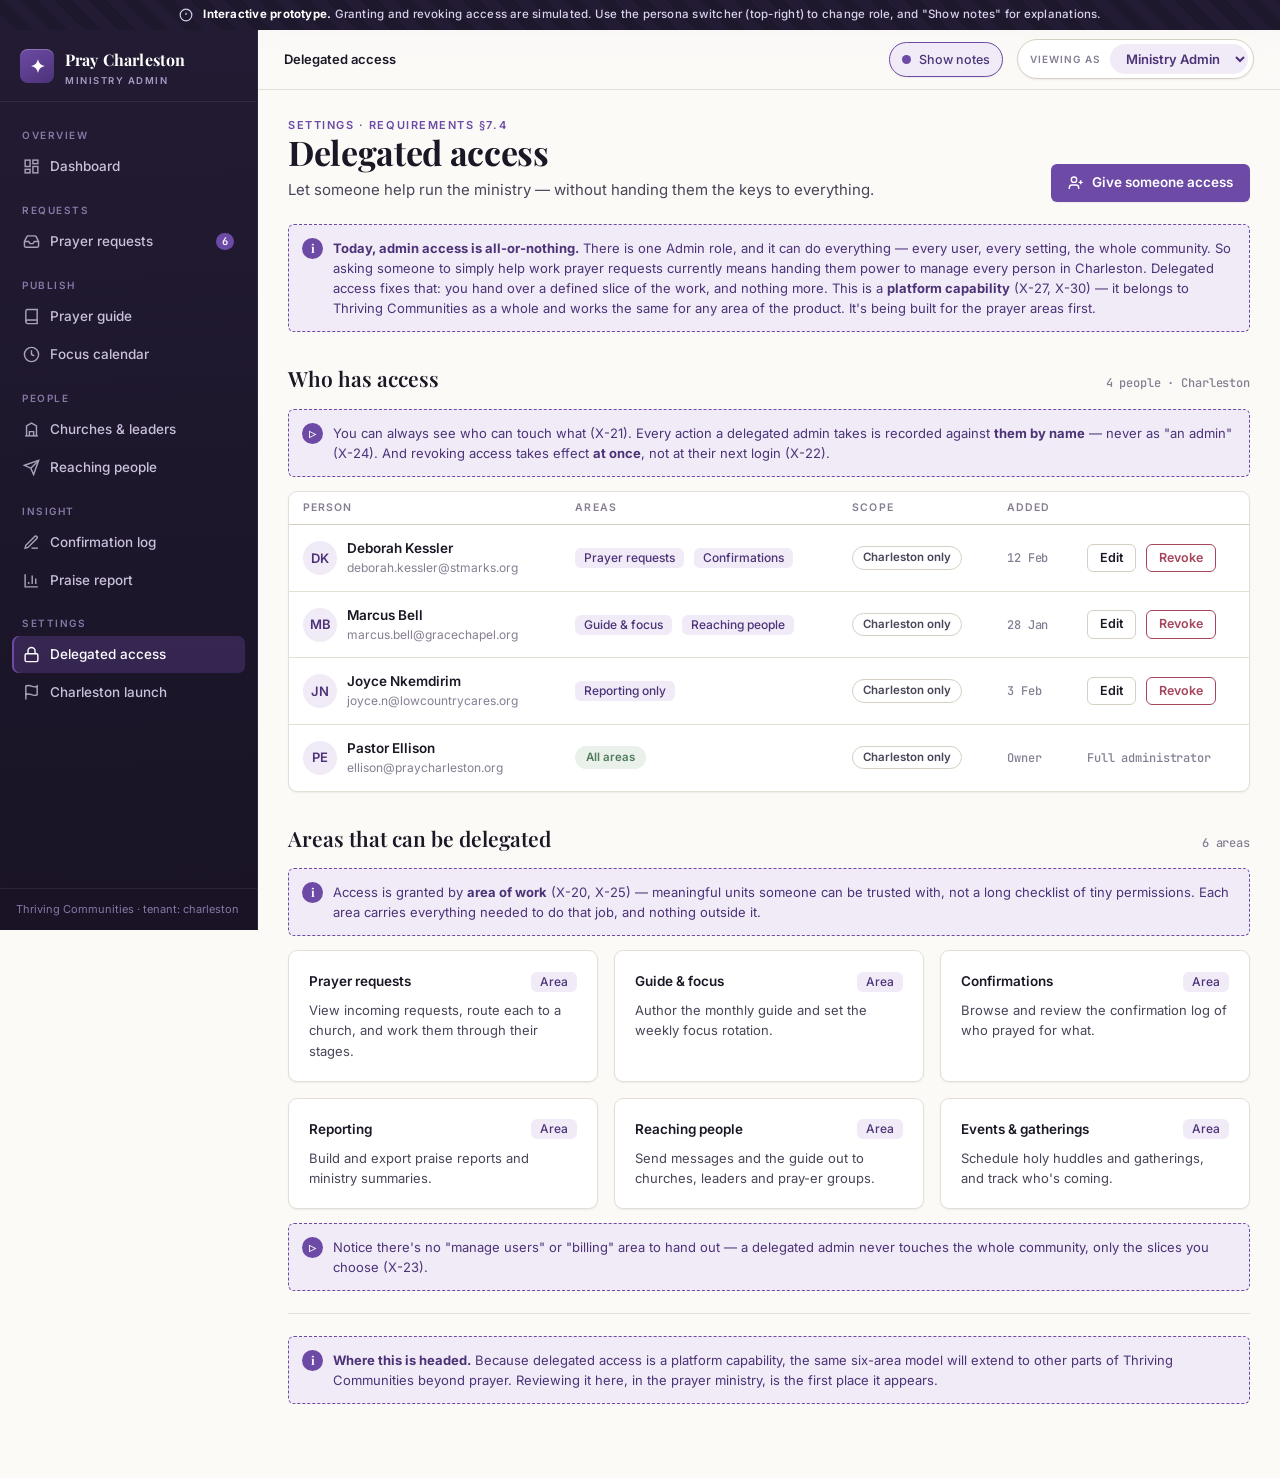
==== admin-access.html @ 3cf49b8a "Prayer Ministry module — interactive static prototype Clickable, self-contained review prototype of " ====
<!DOCTYPE html>
<html lang="en">
<head>
<meta charset="utf-8">
<meta name="viewport" content="width=device-width, initial-scale=1">
<meta name="robots" content="noindex, nofollow">
<title>Delegated access — Pray Charleston</title>
<link rel="stylesheet" href="assets/app.css">
</head>
<body class="notes-on">
<div class="simbar">
  <svg viewBox="0 0 24 24" fill="none" stroke="currentColor" stroke-width="2"><circle cx="12" cy="12" r="10"/><path d="M12 8v4M12 16h.01"/></svg>
  <span><b>Interactive prototype.</b> Granting and revoking access are simulated. Use the persona switcher (top-right) to change role, and "Show notes" for explanations.</span>
</div>

<div class="app">
  <!-- ============ SIDEBAR (canonical — reused on all admin pages) ============ -->
  <aside class="sidebar">
    <div class="brand">
      <div class="brand__mark">✦</div>
      <div>
        <div class="brand__name">Pray Charleston</div>
        <div class="brand__sub">Ministry Admin</div>
      </div>
    </div>
    <nav class="nav">
      <div class="nav__group">
        <div class="nav__label">Overview</div>
        <a class="nav__item" href="admin-dashboard.html"><svg viewBox="0 0 24 24" fill="none" stroke="currentColor" stroke-width="2"><rect x="3" y="3" width="7" height="9"/><rect x="14" y="3" width="7" height="5"/><rect x="14" y="12" width="7" height="9"/><rect x="3" y="16" width="7" height="5"/></svg> Dashboard</a>
      </div>
      <div class="nav__group">
        <div class="nav__label">Requests</div>
        <a class="nav__item" href="admin-requests.html"><svg viewBox="0 0 24 24" fill="none" stroke="currentColor" stroke-width="2"><path d="M22 12h-6l-2 3h-4l-2-3H2"/><path d="M5.45 5.11L2 12v6a2 2 0 0 0 2 2h16a2 2 0 0 0 2-2v-6l-3.45-6.89A2 2 0 0 0 16.76 4H7.24a2 2 0 0 0-1.79 1.11z"/></svg> Prayer requests <span class="nav__badge">6</span></a>
      </div>
      <div class="nav__group">
        <div class="nav__label">Publish</div>
        <a class="nav__item" href="admin-guide.html"><svg viewBox="0 0 24 24" fill="none" stroke="currentColor" stroke-width="2"><path d="M4 19.5A2.5 2.5 0 0 1 6.5 17H20"/><path d="M6.5 2H20v20H6.5A2.5 2.5 0 0 1 4 19.5v-15A2.5 2.5 0 0 1 6.5 2z"/></svg> Prayer guide</a>
        <a class="nav__item" href="admin-focus.html"><svg viewBox="0 0 24 24" fill="none" stroke="currentColor" stroke-width="2"><circle cx="12" cy="12" r="10"/><path d="M12 6v6l4 2"/></svg> Focus calendar</a>
      </div>
      <div class="nav__group">
        <div class="nav__label">People</div>
        <a class="nav__item" href="admin-churches.html"><svg viewBox="0 0 24 24" fill="none" stroke="currentColor" stroke-width="2"><path d="M3 21h18"/><path d="M5 21V7l7-4 7 4v14"/><path d="M9 21v-6h6v6"/></svg> Churches &amp; leaders</a>
        <a class="nav__item" href="admin-messaging.html"><svg viewBox="0 0 24 24" fill="none" stroke="currentColor" stroke-width="2"><path d="M22 2L11 13"/><path d="M22 2l-7 20-4-9-9-4 20-7z"/></svg> Reaching people</a>
      </div>
      <div class="nav__group">
        <div class="nav__label">Insight</div>
        <a class="nav__item" href="admin-confirmations.html"><svg viewBox="0 0 24 24" fill="none" stroke="currentColor" stroke-width="2"><path d="M12 20h9"/><path d="M16.5 3.5a2.12 2.12 0 0 1 3 3L7 19l-4 1 1-4L16.5 3.5z"/></svg> Confirmation log</a>
        <a class="nav__item" href="admin-praise.html"><svg viewBox="0 0 24 24" fill="none" stroke="currentColor" stroke-width="2"><path d="M3 3v18h18"/><path d="M18 17V9M13 17V5M8 17v-3"/></svg> Praise report</a>
      </div>
      <div class="nav__group">
        <div class="nav__label">Settings</div>
        <a class="nav__item is-active" href="admin-access.html"><svg viewBox="0 0 24 24" fill="none" stroke="currentColor" stroke-width="2"><rect x="3" y="11" width="18" height="11" rx="2"/><path d="M7 11V7a5 5 0 0 1 10 0v4"/></svg> Delegated access</a>
        <a class="nav__item" href="admin-charleston.html"><svg viewBox="0 0 24 24" fill="none" stroke="currentColor" stroke-width="2"><path d="M4 15s1-1 4-1 5 2 8 2 4-1 4-1V3s-1 1-4 1-5-2-8-2-4 1-4 1z"/><path d="M4 22v-7"/></svg> Charleston launch</a>
      </div>
    </nav>
    <div class="nav__foot">Thriving Communities · tenant: charleston</div>
  </aside>

  <!-- ============ MAIN ============ -->
  <div class="main">
    <div class="topbar">
      <button class="menu-btn" data-menu-btn aria-label="Menu"><svg width="18" height="18" viewBox="0 0 24 24" fill="none" stroke="currentColor" stroke-width="2"><path d="M3 12h18M3 6h18M3 18h18"/></svg></button>
      <div class="topbar__crumb"><b>Delegated access</b></div>
      <div class="topbar__spacer"></div>
      <label class="notes-toggle" data-notes-toggle role="button" aria-pressed="true"><span class="dot"></span> Show notes</label>
      <div class="persona">
        <span class="persona__label">Viewing as</span>
        <select data-persona aria-label="Switch persona">
          <option value="public">Public</option>
          <option value="admin" selected>Ministry Admin</option>
          <option value="leader">Church Leader</option>
          <option value="recorder">Recorder</option>
          <option value="prayer">Pray-er</option>
        </select>
      </div>
    </div>

    <div class="content">
      <div class="page-head">
        <div class="page-head-row">
          <div>
            <div class="eyebrow eyebrow--amethyst">Settings · Requirements §7.4</div>
            <h1 class="page-title">Delegated access</h1>
            <p class="page-sub">Let someone help run the ministry — without handing them the keys to everything.</p>
          </div>
          <div class="inline">
            <button class="btn btn--ministry" data-action="modal:grantModal"><svg viewBox="0 0 24 24" fill="none" stroke="currentColor" stroke-width="2"><path d="M16 21v-2a4 4 0 0 0-4-4H6a4 4 0 0 0-4 4v2"/><circle cx="9" cy="7" r="4"/><path d="M19 8v6M22 11h-6"/></svg> Give someone access</button>
          </div>
        </div>
      </div>

      <div class="note">
        <b>Today, admin access is all-or-nothing.</b> There is one Admin role, and it can do everything — every user, every setting, the whole community. So asking someone to simply help work prayer requests currently means handing them power to manage every person in Charleston. Delegated access fixes that: you hand over a defined slice of the work, and nothing more. This is a <b>platform capability</b> (X-27, X-30) — it belongs to Thriving Communities as a whole and works the same for any area of the product. It's being built for the prayer areas first.
      </div>

      <!-- ============ WHO HAS ACCESS ============ -->
      <div class="section">
        <div class="section__head">
          <div class="section__title">Who has access</div>
          <span class="meta">4 people · Charleston</span>
        </div>

        <div class="note note--sim">
          You can always see who can touch what (X-21). Every action a delegated admin takes is recorded against <b>them by name</b> — never as "an admin" (X-24). And revoking access takes effect <b>at once</b>, not at their next login (X-22).
        </div>

        <div class="table-wrap" style="margin-top:14px;">
          <table class="table">
            <thead>
              <tr>
                <th>Person</th>
                <th>Areas</th>
                <th>Scope</th>
                <th>Added</th>
                <th></th>
              </tr>
            </thead>
            <tbody>
              <tr>
                <td>
                  <div class="who">
                    <div class="avatar">DK</div>
                    <div>
                      <div class="who__name">Deborah Kessler</div>
                      <div class="who__meta">deborah.kessler@stmarks.org</div>
                    </div>
                  </div>
                </td>
                <td>
                  <div class="inline">
                    <span class="tag">Prayer requests</span>
                    <span class="tag">Confirmations</span>
                  </div>
                </td>
                <td><span class="pill pill--outline">Charleston only</span></td>
                <td class="meta">12 Feb</td>
                <td>
                  <div class="inline right">
                    <button class="btn btn--sm btn--ghost" data-action="modal:grantModal">Edit</button>
                    <button class="btn btn--sm btn--danger" data-action="toast:Access revoked — effective immediately">Revoke</button>
                  </div>
                </td>
              </tr>
              <tr>
                <td>
                  <div class="who">
                    <div class="avatar">MB</div>
                    <div>
                      <div class="who__name">Marcus Bell</div>
                      <div class="who__meta">marcus.bell@gracechapel.org</div>
                    </div>
                  </div>
                </td>
                <td>
                  <div class="inline">
                    <span class="tag">Guide &amp; focus</span>
                    <span class="tag">Reaching people</span>
                  </div>
                </td>
                <td><span class="pill pill--outline">Charleston only</span></td>
                <td class="meta">28 Jan</td>
                <td>
                  <div class="inline right">
                    <button class="btn btn--sm btn--ghost" data-action="modal:grantModal">Edit</button>
                    <button class="btn btn--sm btn--danger" data-action="toast:Access revoked — effective immediately">Revoke</button>
                  </div>
                </td>
              </tr>
              <tr>
                <td>
                  <div class="who">
                    <div class="avatar">JN</div>
                    <div>
                      <div class="who__name">Joyce Nkemdirim</div>
                      <div class="who__meta">joyce.n@lowcountrycares.org</div>
                    </div>
                  </div>
                </td>
                <td>
                  <div class="inline">
                    <span class="tag">Reporting only</span>
                  </div>
                </td>
                <td><span class="pill pill--outline">Charleston only</span></td>
                <td class="meta">3 Feb</td>
                <td>
                  <div class="inline right">
                    <button class="btn btn--sm btn--ghost" data-action="modal:grantModal">Edit</button>
                    <button class="btn btn--sm btn--danger" data-action="toast:Access revoked — effective immediately">Revoke</button>
                  </div>
                </td>
              </tr>
              <tr>
                <td>
                  <div class="who">
                    <div class="avatar">PE</div>
                    <div>
                      <div class="who__name">Pastor Ellison</div>
                      <div class="who__meta">ellison@praycharleston.org</div>
                    </div>
                  </div>
                </td>
                <td>
                  <span class="pill pill--active">All areas</span>
                </td>
                <td><span class="pill pill--outline">Charleston only</span></td>
                <td class="meta">Owner</td>
                <td>
                  <div class="inline right">
                    <span class="meta">Full administrator</span>
                  </div>
                </td>
              </tr>
            </tbody>
          </table>
        </div>
      </div>

      <!-- ============ AREAS THAT CAN BE DELEGATED ============ -->
      <div class="section">
        <div class="section__head">
          <div class="section__title">Areas that can be delegated</div>
          <span class="meta">6 areas</span>
        </div>

        <div class="note">
          Access is granted by <b>area of work</b> (X-20, X-25) — meaningful units someone can be trusted with, not a long checklist of tiny permissions. Each area carries everything needed to do that job, and nothing outside it.
        </div>

        <div class="grid grid--3" style="margin-top:14px;">
          <div class="card card--pad">
            <div class="between">
              <div class="who__name">Prayer requests</div>
              <span class="tag">Area</span>
            </div>
            <p class="soft" style="font-size:13px;margin-top:8px;">View incoming requests, route each to a church, and work them through their stages.</p>
          </div>
          <div class="card card--pad">
            <div class="between">
              <div class="who__name">Guide &amp; focus</div>
              <span class="tag">Area</span>
            </div>
            <p class="soft" style="font-size:13px;margin-top:8px;">Author the monthly guide and set the weekly focus rotation.</p>
          </div>
          <div class="card card--pad">
            <div class="between">
              <div class="who__name">Confirmations</div>
              <span class="tag">Area</span>
            </div>
            <p class="soft" style="font-size:13px;margin-top:8px;">Browse and review the confirmation log of who prayed for what.</p>
          </div>
          <div class="card card--pad">
            <div class="between">
              <div class="who__name">Reporting</div>
              <span class="tag">Area</span>
            </div>
            <p class="soft" style="font-size:13px;margin-top:8px;">Build and export praise reports and ministry summaries.</p>
          </div>
          <div class="card card--pad">
            <div class="between">
              <div class="who__name">Reaching people</div>
              <span class="tag">Area</span>
            </div>
            <p class="soft" style="font-size:13px;margin-top:8px;">Send messages and the guide out to churches, leaders and pray-er groups.</p>
          </div>
          <div class="card card--pad">
            <div class="between">
              <div class="who__name">Events &amp; gatherings</div>
              <span class="tag">Area</span>
            </div>
            <p class="soft" style="font-size:13px;margin-top:8px;">Schedule holy huddles and gatherings, and track who's coming.</p>
          </div>
        </div>

        <div class="note note--sim">
          Notice there's no "manage users" or "billing" area to hand out — a delegated admin never touches the whole community, only the slices you choose (X-23).
        </div>
      </div>

      <div class="divider"></div>

      <div class="note">
        <b>Where this is headed.</b> Because delegated access is a platform capability, the same six-area model will extend to other parts of Thriving Communities beyond prayer. Reviewing it here, in the prayer ministry, is the first place it appears.
      </div>
    </div>
  </div>
</div>

<!-- ============ GRANT MODAL ============ -->
<div class="modal" id="grantModal">
  <div class="modal__card">
    <div class="modal__head"><h3 class="serif" style="font-size:21px;">Give someone access</h3></div>
    <div class="modal__body">
      <p class="soft">Pick a person in your community, then choose the areas of work they can help with. Everything outside those areas stays off-limits.</p>

      <div class="field" style="margin-top:16px;">
        <label class="field__label">Person</label>
        <select class="select">
          <option>Deborah Kessler — St Mark's</option>
          <option>Marcus Bell — Grace Chapel</option>
          <option>Joyce Nkemdirim — Lowcountry Cares</option>
          <option>Angela Ruiz — Mount Pleasant Fellowship</option>
          <option>David Okafor — Summerville Community Church</option>
        </select>
        <div class="field__hint">Only people already part of the Charleston community can be chosen.</div>
      </div>

      <div class="field">
        <label class="field__label">Areas they can help with</label>
        <div class="stack" style="margin-top:4px;">
          <label class="check"><input type="checkbox" checked><span><span class="check__title">Prayer requests</span><span class="check__desc">View, route and work incoming requests.</span></span></label>
          <label class="check"><input type="checkbox"><span><span class="check__title">Guide &amp; focus</span><span class="check__desc">Author the guide and set the rotation.</span></span></label>
          <label class="check"><input type="checkbox"><span><span class="check__title">Confirmations</span><span class="check__desc">Browse and review the confirmation log.</span></span></label>
          <label class="check"><input type="checkbox"><span><span class="check__title">Reporting</span><span class="check__desc">Build and export praise reports.</span></span></label>
          <label class="check"><input type="checkbox"><span><span class="check__title">Reaching people</span><span class="check__desc">Send messages out to groups.</span></span></label>
          <label class="check"><input type="checkbox"><span><span class="check__title">Events &amp; gatherings</span><span class="check__desc">Schedule huddles and track RSVPs.</span></span></label>
        </div>
      </div>

      <div class="field">
        <label class="field__label">Scope</label>
        <div class="inline">
          <span class="pill pill--outline">Charleston only</span>
          <span class="meta">fixed — cannot be platform-wide</span>
        </div>
        <div class="field__hint">Access is always scoped to this one community. No delegated admin can ever act across other communities (X-23).</div>
      </div>

      <div class="note" style="margin-top:4px;">
        <b>What this person will not be able to do.</b> They cannot grant access to anyone else, and they cannot widen their own access beyond the areas you pick (X-26). Only a full administrator can do that.
      </div>

      <div class="note note--sim">
        <b>Simulated.</b> No access is actually changed. In production this takes effect at once and every later action is attributed to this person by name (X-22, X-24).
      </div>
    </div>
    <div class="modal__foot">
      <button class="btn btn--ghost" data-action="close">Cancel</button>
      <button class="btn btn--ministry" data-action="toast-close:Access granted to Deborah — Prayer requests">Grant access</button>
    </div>
  </div>
</div>

<script src="assets/app.js"></script>
</body>
</html>
---- assets/app.css ----
/* ============================================================================
   Pray Charleston — Prayer Ministry Module · Prototype design system
   Thriving Communities platform · Charleston United (example tenant)
   Static simulation. No backend.
   ========================================================================= */

@import url('https://fonts.googleapis.com/css2?family=Playfair+Display:ital,wght@0,500;0,600;0,700;0,800;1,500;1,600&family=Inter:wght@400;500;600;700&family=JetBrains+Mono:wght@400;500;600&display=swap');

/* ---- Tokens ------------------------------------------------------------- */
:root {
  --ink:        #1B1725;
  --ink-soft:   #4A4458;
  --ink-faint:  #857E92;

  --paper:      #FBFAF7;
  --vellum:     #F3F0EA;
  --vellum-edge:#E7E2D8;
  --line:       #E4DFD6;
  --line-strong:#D6D0C4;
  --surface:    #FFFFFF;

  --amethyst:      #6D4AA6;
  --amethyst-deep: #4C3378;
  --amethyst-wash: #F0EBF7;

  --klein:      #2563EB;
  --klein-deep: #1D4FD7;
  --klein-wash: #EAF0FE;

  --gilt:       #A9823F;

  --sage:       #4F7A5B;
  --sage-wash:  #E9F1EA;
  --amber:      #A96A1B;
  --amber-wash: #F8EEDA;
  --rose:       #A6455B;
  --rose-wash:  #F7E9EC;

  --shadow-sm: 0 1px 2px rgba(27,23,37,.06);
  --shadow:    0 2px 8px rgba(27,23,37,.08), 0 1px 2px rgba(27,23,37,.04);
  --shadow-lg: 0 16px 40px rgba(27,23,37,.16);

  --r-sm: 6px;
  --r:    9px;
  --r-lg: 14px;

  --serif: 'Playfair Display', Georgia, 'Times New Roman', serif;
  --sans:  'Inter', system-ui, -apple-system, 'Segoe UI', Roboto, sans-serif;
  --mono:  'JetBrains Mono', ui-monospace, 'SF Mono', Menlo, monospace;

  --sidebar-w: 258px;
  --topbar-h: 60px;
}

/* ---- Reset -------------------------------------------------------------- */
*, *::before, *::after { box-sizing: border-box; }
* { margin: 0; }
html { -webkit-text-size-adjust: 100%; scroll-behavior: smooth; }
body {
  font-family: var(--sans);
  background: var(--paper);
  color: var(--ink);
  line-height: 1.55;
  font-size: 15px;
  -webkit-font-smoothing: antialiased;
  text-rendering: optimizeLegibility;
}
img, svg { display: block; max-width: 100%; }
button, input, select, textarea { font: inherit; color: inherit; }
a { color: inherit; text-decoration: none; }
h1,h2,h3,h4 { line-height: 1.15; font-weight: 600; }

/* ---- Utility type ------------------------------------------------------- */
.eyebrow {
  font: 600 11px/1.4 var(--sans);
  letter-spacing: .14em;
  text-transform: uppercase;
  color: var(--ink-faint);
}
.eyebrow--amethyst { color: var(--amethyst); }
.meta { font: 500 12px/1.5 var(--mono); color: var(--ink-faint); letter-spacing: -.01em; }
.serif { font-family: var(--serif); }
.muted { color: var(--ink-faint); }
.soft  { color: var(--ink-soft); }

/* ============================================================================
   APP SHELL
   ========================================================================= */
.app { display: grid; grid-template-columns: var(--sidebar-w) 1fr; min-height: 100vh; }

/* ---- Sidebar ------------------------------------------------------------ */
.sidebar {
  background: linear-gradient(178deg, #221B33 0%, #191325 100%);
  color: #E9E4F2;
  display: flex; flex-direction: column;
  position: sticky; top: 0; height: 100vh;
  border-right: 1px solid #2E2740;
}
.brand {
  display: flex; align-items: center; gap: 11px;
  padding: 18px 20px 16px;
  border-bottom: 1px solid rgba(255,255,255,.07);
}
.brand__mark {
  width: 34px; height: 34px; border-radius: 8px; flex: none;
  display: grid; place-items: center;
  background: linear-gradient(150deg, var(--amethyst), var(--amethyst-deep));
  color: #fff; font-family: var(--serif); font-weight: 700; font-size: 18px;
  box-shadow: inset 0 1px 0 rgba(255,255,255,.25);
}
.brand__name { font-family: var(--serif); font-weight: 700; font-size: 16px; letter-spacing: .01em; color: #fff; }
.brand__sub  { font: 600 9.5px/1 var(--sans); letter-spacing: .16em; text-transform: uppercase; color: #A79BC4; margin-top: 3px; }

.nav { flex: 1; overflow-y: auto; padding: 14px 12px 20px; }
.nav__group { margin-bottom: 6px; }
.nav__label {
  font: 600 10px/1 var(--sans); letter-spacing: .15em; text-transform: uppercase;
  color: #8579A6; padding: 14px 10px 7px;
}
.nav__item {
  display: flex; align-items: center; gap: 10px;
  padding: 8px 11px; border-radius: 7px; margin: 1px 0;
  color: #C9C1DC; font-size: 13.5px; font-weight: 500;
  cursor: pointer; transition: background .14s, color .14s;
}
.nav__item svg { width: 17px; height: 17px; flex: none; opacity: .82; }
.nav__item:hover { background: rgba(255,255,255,.06); color: #fff; }
.nav__item.is-active { background: rgba(109,74,166,.32); color: #fff; box-shadow: inset 2px 0 0 var(--amethyst); }
.nav__item.is-active svg { opacity: 1; }
.nav__badge {
  margin-left: auto; font: 600 10.5px/1 var(--mono);
  background: var(--amethyst); color:#fff; padding: 3px 6px; border-radius: 20px;
}
.nav__foot { padding: 12px 16px; border-top: 1px solid rgba(255,255,255,.07); font-size: 11px; color: #8579A6; }

/* ---- Topbar ------------------------------------------------------------- */
.main { display: flex; flex-direction: column; min-width: 0; }
.topbar {
  height: var(--topbar-h); position: sticky; top: 0; z-index: 30;
  background: rgba(251,250,247,.86); backdrop-filter: blur(10px);
  border-bottom: 1px solid var(--line);
  display: flex; align-items: center; gap: 14px; padding: 0 26px;
}
.topbar__crumb { font-size: 13px; color: var(--ink-faint); }
.topbar__crumb b { color: var(--ink); font-weight: 600; }
.topbar__spacer { flex: 1; }

.persona {
  display: flex; align-items: center; gap: 9px;
  background: var(--surface); border: 1px solid var(--line-strong);
  border-radius: 40px; padding: 4px 5px 4px 12px; box-shadow: var(--shadow-sm);
}
.persona__label { font: 600 10px/1 var(--sans); letter-spacing: .1em; text-transform: uppercase; color: var(--ink-faint); }
.persona select {
  border: none; background: var(--amethyst-wash); color: var(--amethyst-deep);
  font-weight: 600; font-size: 13px; border-radius: 30px; padding: 6px 12px; cursor: pointer;
}
.persona select:focus-visible { outline: 2px solid var(--klein); outline-offset: 1px; }

.notes-toggle {
  display: flex; align-items: center; gap: 8px; cursor: pointer;
  font-size: 12.5px; font-weight: 500; color: var(--ink-soft);
  border: 1px solid var(--line-strong); background: var(--surface);
  padding: 7px 12px; border-radius: 40px; box-shadow: var(--shadow-sm);
}
.notes-toggle .dot { width: 9px; height: 9px; border-radius: 50%; background: var(--line-strong); transition: background .15s; }
body.notes-on .notes-toggle { border-color: var(--amethyst); color: var(--amethyst-deep); background: var(--amethyst-wash); }
body.notes-on .notes-toggle .dot { background: var(--amethyst); }

/* ---- Sim banner --------------------------------------------------------- */
.simbar {
  display: flex; align-items: center; gap: 10px; justify-content: center;
  background: repeating-linear-gradient(45deg, #221B33, #221B33 12px, #1E182D 12px, #1E182D 24px);
  color: #D9D0EC; font-size: 11.5px; font-weight: 500; letter-spacing: .02em;
  padding: 6px 16px; text-align: center;
}
.simbar b { color: #fff; }
.simbar svg { width: 14px; height: 14px; }

/* ---- Content ------------------------------------------------------------ */
.content { padding: 28px 30px 60px; max-width: 1180px; width: 100%; }
.content--narrow { max-width: 820px; }

.page-head { margin-bottom: 22px; }
.page-title { font-family: var(--serif); font-weight: 700; font-size: clamp(26px, 3.2vw, 34px); letter-spacing: -.01em; }
.page-sub { color: var(--ink-soft); font-size: 15px; margin-top: 6px; max-width: 66ch; }
.page-head-row { display: flex; align-items: flex-end; justify-content: space-between; gap: 20px; flex-wrap: wrap; }

.section { margin-top: 30px; }
.section__head { display: flex; align-items: baseline; justify-content: space-between; gap: 14px; margin-bottom: 13px; }
.section__title { font-family: var(--serif); font-size: 21px; font-weight: 600; }

/* ============================================================================
   COMPONENTS
   ========================================================================= */

/* ---- Buttons ------------------------------------------------------------ */
.btn {
  display: inline-flex; align-items: center; justify-content: center; gap: 8px;
  font: 600 13.5px/1 var(--sans); cursor: pointer;
  padding: 10px 16px; border-radius: var(--r-sm); border: 1px solid transparent;
  transition: background .14s, border-color .14s, transform .05s, box-shadow .14s;
  white-space: nowrap;
}
.btn:active { transform: translateY(1px); }
.btn svg { width: 16px; height: 16px; }
.btn--primary { background: var(--klein); color: #fff; box-shadow: var(--shadow-sm); }
.btn--primary:hover { background: var(--klein-deep); }
.btn--ministry { background: var(--amethyst); color: #fff; box-shadow: var(--shadow-sm); }
.btn--ministry:hover { background: var(--amethyst-deep); }
.btn--ghost { background: var(--surface); border-color: var(--line-strong); color: var(--ink); }
.btn--ghost:hover { border-color: var(--ink-faint); background: var(--vellum); }
.btn--quiet { background: transparent; color: var(--ink-soft); padding: 8px 10px; }
.btn--quiet:hover { background: var(--vellum); color: var(--ink); }
.btn--danger { background: var(--surface); border-color: var(--rose); color: var(--rose); }
.btn--danger:hover { background: var(--rose-wash); }
.btn--sm { padding: 7px 12px; font-size: 12.5px; }
.btn--lg { padding: 13px 22px; font-size: 15px; }
.btn:focus-visible { outline: 2px solid var(--klein); outline-offset: 2px; }

/* ---- Cards -------------------------------------------------------------- */
.card {
  background: var(--surface); border: 1px solid var(--line);
  border-radius: var(--r); box-shadow: var(--shadow-sm);
}
.card--pad { padding: 20px; }
.card__head { padding: 16px 20px; border-bottom: 1px solid var(--line); display: flex; align-items: center; justify-content: space-between; gap: 12px; }
.card__title { font-weight: 600; font-size: 15px; }
.card__body { padding: 20px; }

.grid { display: grid; gap: 16px; }
.grid--2 { grid-template-columns: repeat(2, 1fr); }
.grid--3 { grid-template-columns: repeat(3, 1fr); }
.grid--4 { grid-template-columns: repeat(4, 1fr); }

/* ---- Stat tiles --------------------------------------------------------- */
.stat { background: var(--surface); border: 1px solid var(--line); border-radius: var(--r); padding: 16px 18px; }
.stat__label { font: 600 11px/1 var(--sans); letter-spacing: .1em; text-transform: uppercase; color: var(--ink-faint); }
.stat__value { font-family: var(--serif); font-weight: 700; font-size: 30px; margin-top: 9px; letter-spacing: -.01em; }
.stat__value small { font-size: 15px; color: var(--ink-faint); font-family: var(--sans); font-weight: 500; }
.stat__delta { font: 500 12px/1 var(--mono); margin-top: 7px; display: inline-flex; align-items: center; gap: 5px; }
.stat__delta.up { color: var(--sage); }
.stat__delta.down { color: var(--rose); }
.stat__delta.flat { color: var(--ink-faint); }

/* ---- Pills / badges ----------------------------------------------------- */
.pill {
  display: inline-flex; align-items: center; gap: 6px;
  font: 600 11.5px/1 var(--sans); padding: 5px 10px; border-radius: 30px;
  border: 1px solid transparent; white-space: nowrap;
}
.pill .pdot { width: 7px; height: 7px; border-radius: 50%; background: currentColor; }
.pill--new     { background: var(--klein-wash);   color: var(--klein-deep); }
.pill--praying { background: var(--amethyst-wash); color: var(--amethyst-deep); }
.pill--answered{ background: var(--sage-wash);     color: var(--sage); }
.pill--archived{ background: var(--vellum);        color: var(--ink-faint); }
.pill--urgent  { background: var(--amber-wash);    color: var(--amber); }
.pill--private { background: var(--vellum);        color: var(--ink-soft); border-color: var(--line-strong); }
.pill--shared  { background: var(--sage-wash);     color: var(--sage); }
.pill--quiet   { background: var(--rose-wash);     color: var(--rose); }
.pill--active  { background: var(--sage-wash);     color: var(--sage); }
.pill--outline { background: transparent; border-color: var(--line-strong); color: var(--ink-soft); }

.tag { display:inline-flex; align-items:center; gap:5px; font:500 12px/1 var(--sans); color: var(--amethyst-deep); background: var(--amethyst-wash); padding: 4px 9px; border-radius: 6px; }

/* ---- Tables ------------------------------------------------------------- */
.table { width: 100%; border-collapse: collapse; font-size: 13.5px; }
.table th {
  text-align: left; font: 600 10.5px/1 var(--sans); letter-spacing: .1em; text-transform: uppercase;
  color: var(--ink-faint); padding: 11px 14px; border-bottom: 1px solid var(--line-strong); white-space: nowrap;
}
.table td { padding: 13px 14px; border-bottom: 1px solid var(--line); vertical-align: middle; }
.table tr:last-child td { border-bottom: none; }
.table tbody tr { transition: background .12s; }
.table tbody tr:hover { background: var(--vellum); }
.table .row-click { cursor: pointer; }
.table-wrap { overflow-x: auto; border: 1px solid var(--line); border-radius: var(--r); background: var(--surface); box-shadow: var(--shadow-sm); }

/* ---- Avatar ------------------------------------------------------------- */
.avatar {
  width: 34px; height: 34px; border-radius: 50%; flex: none;
  display: grid; place-items: center; font: 600 13px/1 var(--sans);
  background: var(--amethyst-wash); color: var(--amethyst-deep);
}
.avatar--sm { width: 27px; height: 27px; font-size: 11px; }
.who { display: flex; align-items: center; gap: 10px; }
.who__name { font-weight: 600; font-size: 13.5px; }
.who__meta { font-size: 12px; color: var(--ink-faint); }

/* ---- Forms -------------------------------------------------------------- */
.field { margin-bottom: 18px; }
.field__label { display: block; font-weight: 600; font-size: 13.5px; margin-bottom: 7px; }
.field__hint { font-size: 12.5px; color: var(--ink-faint); margin-top: 6px; }
.field__opt { font-weight: 500; color: var(--ink-faint); font-size: 12px; }
.input, .textarea, .select {
  width: 100%; background: var(--surface); border: 1px solid var(--line-strong);
  border-radius: var(--r-sm); padding: 11px 13px; font-size: 14.5px; color: var(--ink);
  transition: border-color .14s, box-shadow .14s;
}
.input::placeholder, .textarea::placeholder { color: #ABA4B8; }
.input:focus, .textarea:focus, .select:focus { outline: none; border-color: var(--klein); box-shadow: 0 0 0 3px var(--klein-wash); }
.textarea { resize: vertical; min-height: 110px; line-height: 1.6; }
.select { appearance: none; background-image: url("data:image/svg+xml,%3Csvg xmlns='http://www.w3.org/2000/svg' width='12' height='12' viewBox='0 0 24 24' fill='none' stroke='%23857E92' stroke-width='2.5'%3E%3Cpath d='M6 9l6 6 6-6'/%3E%3C/svg%3E"); background-repeat: no-repeat; background-position: right 13px center; padding-right: 36px; cursor: pointer; }

.check { display: flex; gap: 11px; align-items: flex-start; padding: 12px 14px; border: 1px solid var(--line-strong); border-radius: var(--r-sm); cursor: pointer; background: var(--surface); transition: border-color .14s, background .14s; }
.check:hover { border-color: var(--ink-faint); }
.check input { margin-top: 2px; width: 17px; height: 17px; accent-color: var(--klein); flex: none; }
.check__title { font-weight: 600; font-size: 13.5px; }
.check__desc { font-size: 12.5px; color: var(--ink-faint); margin-top: 2px; }
.check.is-on { border-color: var(--klein); background: var(--klein-wash); }

.seg { display: inline-flex; background: var(--vellum); border: 1px solid var(--line-strong); border-radius: 8px; padding: 3px; gap: 2px; }
.seg button { border: none; background: transparent; padding: 7px 14px; border-radius: 6px; font-weight: 600; font-size: 13px; color: var(--ink-soft); cursor: pointer; }
.seg button.is-on { background: var(--surface); color: var(--ink); box-shadow: var(--shadow-sm); }

/* ---- Tabs --------------------------------------------------------------- */
.tabs { display: flex; gap: 3px; border-bottom: 1px solid var(--line-strong); margin-bottom: 20px; }
.tab { padding: 11px 15px; font-weight: 600; font-size: 13.5px; color: var(--ink-faint); cursor: pointer; border-bottom: 2px solid transparent; margin-bottom: -1px; }
.tab:hover { color: var(--ink); }
.tab.is-on { color: var(--amethyst-deep); border-bottom-color: var(--amethyst); }

/* ---- Annotation notes (client explainers) ------------------------------- */
.note {
  display: none;
  position: relative;
  border: 1px dashed var(--amethyst);
  background: linear-gradient(0deg, var(--amethyst-wash), var(--amethyst-wash));
  border-radius: var(--r-sm);
  padding: 13px 15px 13px 44px;
  margin: 14px 0;
  font-size: 13px; line-height: 1.55; color: var(--amethyst-deep);
}
.note::before {
  content: "i";
  position: absolute; left: 13px; top: 13px;
  width: 21px; height: 21px; border-radius: 50%;
  background: var(--amethyst); color: #fff;
  font: 700 12px/21px var(--serif); text-align: center;
}
.note b { font-weight: 700; }
.note--sim::before { content: "▷"; font-size: 9px; }
body.notes-on .note { display: block; }
/* margin note variant sits to the side on wide screens */
.note code { font: 500 12px var(--mono); background: rgba(76,51,120,.1); padding: 1px 5px; border-radius: 4px; }

/* ---- Drawer ------------------------------------------------------------- */
.scrim { position: fixed; inset: 0; background: rgba(27,23,37,.42); backdrop-filter: blur(2px); opacity: 0; pointer-events: none; transition: opacity .2s; z-index: 60; }
.scrim.is-open { opacity: 1; pointer-events: auto; }
.drawer {
  position: fixed; top: 0; right: 0; height: 100vh; width: min(560px, 94vw);
  background: var(--paper); box-shadow: var(--shadow-lg); z-index: 70;
  transform: translateX(100%); transition: transform .26s cubic-bezier(.4,0,.2,1);
  display: flex; flex-direction: column;
}
.drawer.is-open { transform: none; }
.drawer__head { padding: 20px 24px; border-bottom: 1px solid var(--line); display: flex; align-items: flex-start; justify-content: space-between; gap: 14px; }
.drawer__body { padding: 22px 24px; overflow-y: auto; flex: 1; }
.drawer__foot { padding: 16px 24px; border-top: 1px solid var(--line); display: flex; gap: 10px; justify-content: flex-end; background: var(--surface); }
.iconbtn { width: 34px; height: 34px; border-radius: 8px; border: 1px solid var(--line-strong); background: var(--surface); display: grid; place-items: center; cursor: pointer; color: var(--ink-soft); }
.iconbtn:hover { background: var(--vellum); color: var(--ink); }

/* ---- Modal -------------------------------------------------------------- */
.modal { position: fixed; inset: 0; z-index: 70; display: grid; place-items: center; padding: 24px; opacity: 0; pointer-events: none; transition: opacity .2s; }
.modal.is-open { opacity: 1; pointer-events: auto; }
.modal__card { background: var(--paper); border-radius: var(--r-lg); box-shadow: var(--shadow-lg); width: min(540px, 96vw); max-height: 90vh; overflow: hidden; display: flex; flex-direction: column; transform: translateY(8px) scale(.99); transition: transform .2s; }
.modal.is-open .modal__card { transform: none; }
.modal__head { padding: 20px 24px; border-bottom: 1px solid var(--line); }
.modal__body { padding: 22px 24px; overflow-y: auto; }
.modal__foot { padding: 16px 24px; border-top: 1px solid var(--line); display: flex; gap: 10px; justify-content: flex-end; background: var(--surface); }

/* ---- Toast -------------------------------------------------------------- */
.toast-wrap { position: fixed; bottom: 24px; left: 50%; transform: translateX(-50%); z-index: 90; display: flex; flex-direction: column; gap: 10px; align-items: center; }
.toast {
  display: flex; align-items: center; gap: 11px;
  background: var(--ink); color: #fff; padding: 12px 18px; border-radius: 40px;
  box-shadow: var(--shadow-lg); font-size: 13.5px; font-weight: 500;
  animation: toast-in .3s cubic-bezier(.2,.8,.2,1);
}
.toast svg { width: 17px; height: 17px; color: #9BE3B0; }
@keyframes toast-in { from { opacity: 0; transform: translateY(14px); } }

/* ---- Paper artifact (the signature: guide + prayer sheet) --------------- */
.paper-doc {
  background:
    linear-gradient(var(--surface), var(--surface)) padding-box,
    linear-gradient(180deg, #EFE7D5, #E4D9C0) border-box;
  border: 1px solid transparent;
  border-radius: 3px;
  box-shadow: var(--shadow), 0 0 0 1px rgba(169,130,63,.12);
  padding: 44px 52px;
  position: relative;
  max-width: 640px;
}
.paper-doc::before {
  content: ""; position: absolute; left: 0; top: 0; bottom: 0; width: 4px;
  background: linear-gradient(180deg, var(--gilt), #C9A662); border-radius: 3px 0 0 3px;
}
.paper-doc__kicker { font: 600 11px/1 var(--sans); letter-spacing: .22em; text-transform: uppercase; color: var(--gilt); text-align: center; }
.paper-doc__title { font-family: var(--serif); font-weight: 700; font-size: 30px; text-align: center; margin: 10px 0 6px; letter-spacing: -.01em; }
.paper-doc__rule { width: 54px; height: 2px; background: var(--gilt); margin: 14px auto; }
.paper-doc h4 { font-family: var(--serif); font-size: 18px; font-weight: 600; margin: 22px 0 8px; }
.paper-doc p { color: var(--ink-soft); margin-bottom: 12px; line-height: 1.7; }
.paper-doc .verse { font-family: var(--serif); font-style: italic; font-size: 17px; color: var(--ink); border-left: 2px solid var(--gilt); padding-left: 16px; margin: 16px 0; }
.paper-doc .verse cite { display: block; font-style: normal; font-size: 12px; letter-spacing: .1em; text-transform: uppercase; color: var(--gilt); margin-top: 6px; font-family: var(--sans); font-weight: 600; }

/* ---- Focus cycle (weekly rotation) -------------------------------------- */
.cycle { display: grid; grid-template-columns: repeat(4, 1fr); gap: 12px; }
.cycle__wk { border: 1px solid var(--line); border-radius: var(--r); background: var(--surface); padding: 15px; position: relative; overflow: hidden; }
.cycle__wk.is-current { border-color: var(--amethyst); box-shadow: 0 0 0 3px var(--amethyst-wash); }
.cycle__n { font: 600 10px/1 var(--sans); letter-spacing: .14em; text-transform: uppercase; color: var(--ink-faint); }
.cycle__region { font-family: var(--serif); font-size: 18px; font-weight: 600; margin: 8px 0 3px; }
.cycle__way { font-size: 12.5px; color: var(--amethyst-deep); font-weight: 500; }
.cycle__wk.is-current::after { content: "This week"; position: absolute; top: 10px; right: -26px; transform: rotate(45deg); background: var(--amethyst); color: #fff; font: 600 9px/1 var(--sans); letter-spacing: .1em; text-transform: uppercase; padding: 4px 30px; }

/* ---- Timeline / list rows ---------------------------------------------- */
.rows { display: flex; flex-direction: column; }
.row { display: flex; align-items: center; gap: 14px; padding: 14px 4px; border-bottom: 1px solid var(--line); }
.row:last-child { border-bottom: none; }
.row__main { flex: 1; min-width: 0; }
.row__title { font-weight: 600; font-size: 14px; }
.row__sub { font-size: 12.5px; color: var(--ink-faint); margin-top: 2px; }

/* ---- Empty state -------------------------------------------------------- */
.empty { text-align: center; padding: 48px 24px; }
.empty__icon { width: 52px; height: 52px; border-radius: 14px; background: var(--amethyst-wash); color: var(--amethyst); display: grid; place-items: center; margin: 0 auto 16px; }
.empty__title { font-family: var(--serif); font-size: 20px; font-weight: 600; }
.empty__text { color: var(--ink-soft); max-width: 42ch; margin: 8px auto 18px; font-size: 14px; }

/* ---- Progress / meter --------------------------------------------------- */
.meter { height: 8px; background: var(--vellum); border-radius: 20px; overflow: hidden; }
.meter__fill { height: 100%; border-radius: 20px; background: var(--amethyst); }
.meter__fill.sage { background: var(--sage); }
.meter__fill.amber { background: var(--amber); }

/* ---- Misc --------------------------------------------------------------- */
.divider { height: 1px; background: var(--line); margin: 22px 0; border: none; }
.stack > * + * { margin-top: 14px; }
.inline { display: flex; align-items: center; gap: 10px; flex-wrap: wrap; }
.between { display: flex; align-items: center; justify-content: space-between; gap: 14px; }
.right { margin-left: auto; }

/* ============================================================================
   PUBLIC (no-login) pages — lighter chrome
   ========================================================================= */
.public-shell { min-height: 100vh; display: flex; flex-direction: column; }
.public-top { display: flex; align-items: center; gap: 12px; padding: 16px 28px; border-bottom: 1px solid var(--line); background: var(--surface); }
.public-wrap { flex: 1; display: grid; place-items: start center; padding: 40px 20px 70px; }

/* ============================================================================
   RESPONSIVE
   ========================================================================= */
@media (max-width: 1080px) {
  .grid--4 { grid-template-columns: repeat(2,1fr); }
  .cycle { grid-template-columns: repeat(2,1fr); }
}
@media (max-width: 860px) {
  .app { grid-template-columns: 1fr; }
  .sidebar { position: fixed; z-index: 80; width: 278px; transform: translateX(-100%); transition: transform .24s; }
  .sidebar.is-open { transform: none; }
  .menu-btn { display: grid !important; }
  .grid--2, .grid--3 { grid-template-columns: 1fr; }
  .content { padding: 22px 18px 50px; }
  .paper-doc { padding: 30px 24px; }
}
.menu-btn { display: none; width: 36px; height: 36px; border-radius: 8px; border: 1px solid var(--line-strong); background: var(--surface); place-items: center; cursor: pointer; }

@media (max-width: 560px) {
  .grid--4 { grid-template-columns: 1fr; }
  .cycle { grid-template-columns: 1fr; }
  .page-title { font-size: 24px; }
}

/* ---- Accessibility ------------------------------------------------------ */
:focus-visible { outline: 2px solid var(--klein); outline-offset: 2px; }
@media (prefers-reduced-motion: reduce) {
  * { animation-duration: .01ms !important; transition-duration: .01ms !important; scroll-behavior: auto !important; }
}

/* ---- Print (guides, prayer sheets, reports) ----------------------------- */
@media print {
  .sidebar, .topbar, .simbar, .note, .drawer, .scrim, .modal, .toast-wrap, .no-print { display: none !important; }
  .app { display: block; }
  .content { padding: 0; max-width: none; }
  .paper-doc { box-shadow: none; border: none; max-width: none; padding: 0; }
  body { background: #fff; }
}
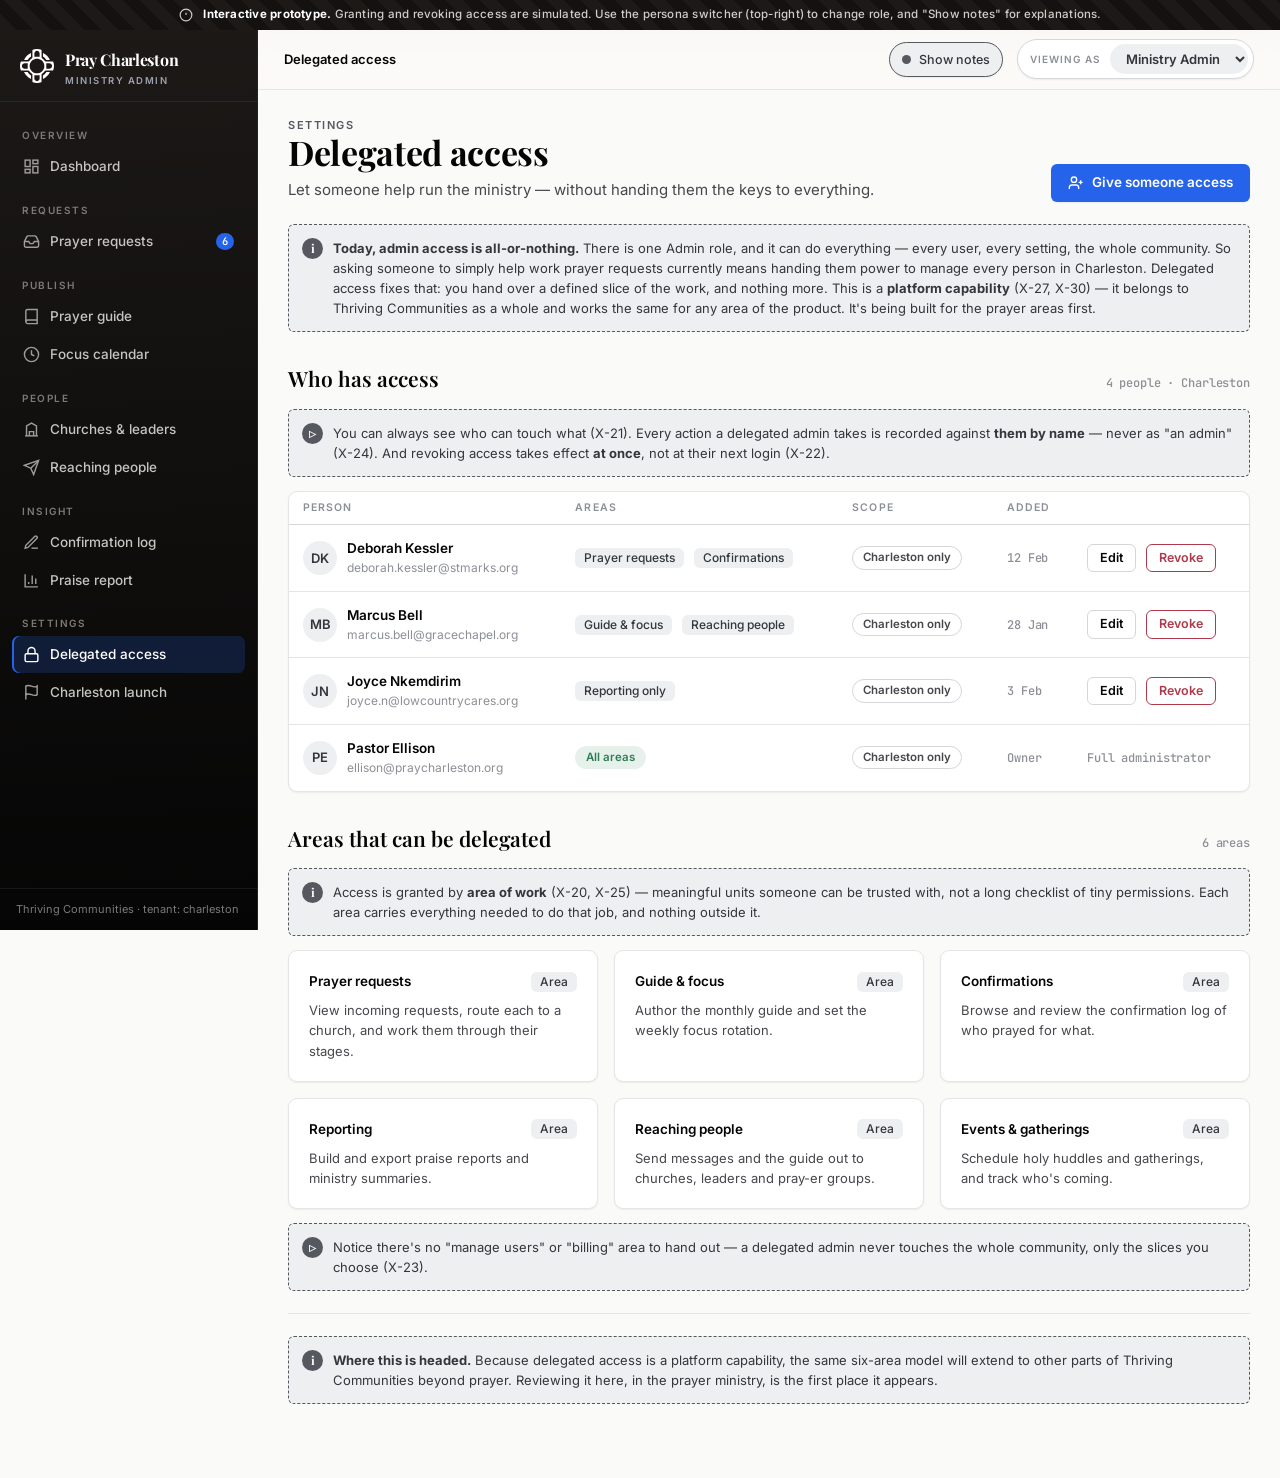
==== commit 2a23a947: "Full polish pass across all pages Responsive: collapse 3-/4-up and inline two-column grids earlier s" ====
--- a/admin-access.html
+++ b/admin-access.html
@@ -79,7 +79,7 @@
       <div class="page-head">
         <div class="page-head-row">
           <div>
-            <div class="eyebrow eyebrow--amethyst">Settings · Requirements §7.4</div>
+            <div class="eyebrow eyebrow--amethyst">Settings</div>
             <h1 class="page-title">Delegated access</h1>
             <p class="page-sub">Let someone help run the ministry — without handing them the keys to everything.</p>
           </div>
@@ -323,7 +323,7 @@
           <span class="pill pill--outline">Charleston only</span>
           <span class="meta">fixed — cannot be platform-wide</span>
         </div>
-        <div class="field__hint">Access is always scoped to this one community. No delegated admin can ever act across other communities (X-23).</div>
+        <div class="field__hint">Access is always scoped to this one community. No delegated admin can ever act across other communities.</div>
       </div>
 
       <div class="note" style="margin-top:4px;">
--- a/assets/app.css
+++ b/assets/app.css
@@ -8,37 +8,43 @@
 
 /* ---- Tokens ------------------------------------------------------------- */
 :root {
-  --ink:        #1B1725;
-  --ink-soft:   #4A4458;
-  --ink-faint:  #857E92;
-
-  --paper:      #FBFAF7;
-  --vellum:     #F3F0EA;
-  --vellum-edge:#E7E2D8;
-  --line:       #E4DFD6;
-  --line-strong:#D6D0C4;
+  /* Charleston United tenant brand — Void / Paper / Stone / Concrete + Klein Blue.
+     Klein Blue is the only loud colour; used for actions, active states and energy
+     marks. Accent washes/statuses run neutral so the blue stays deliberate. */
+  --ink:        #050505;   /* Void — text, structure */
+  --ink-soft:   #46474C;   /* secondary body */
+  --ink-faint:  #8C8F96;   /* Concrete-ish — meta, timestamps, muted */
+
+  --paper:      #FAFAF9;   /* Stone Light — page background */
+  --vellum:     #F2F2F2;   /* Paper — panels */
+  --vellum-edge:#E3E3E4;
+  --line:       #E5E5E7;
+  --line-strong:#D5D6D9;
   --surface:    #FFFFFF;
 
-  --amethyst:      #6D4AA6;
-  --amethyst-deep: #4C3378;
-  --amethyst-wash: #F0EBF7;
-
+  /* "accent" hue now runs NEUTRAL (grayscale) — was the violet ministry hue */
+  --amethyst:      #55585F;
+  --amethyst-deep: #33363B;
+  --amethyst-wash: #EEEFF1;
+
+  /* Klein Blue — the one energy colour */
   --klein:      #2563EB;
   --klein-deep: #1D4FD7;
   --klein-wash: #EAF0FE;
 
-  --gilt:       #A9823F;
-
-  --sage:       #4F7A5B;
-  --sage-wash:  #E9F1EA;
-  --amber:      #A96A1B;
-  --amber-wash: #F8EEDA;
-  --rose:       #A6455B;
-  --rose-wash:  #F7E9EC;
-
-  --shadow-sm: 0 1px 2px rgba(27,23,37,.06);
-  --shadow:    0 2px 8px rgba(27,23,37,.08), 0 1px 2px rgba(27,23,37,.04);
-  --shadow-lg: 0 16px 40px rgba(27,23,37,.16);
+  /* austere ink accent for the printed artifacts (was gilt/brass) */
+  --gilt:       #050505;
+
+  --sage:       #2F7D57;
+  --sage-wash:  #E7F1EB;
+  --amber:      #9A6B1B;
+  --amber-wash: #F6EDD9;
+  --rose:       #B03A4B;
+  --rose-wash:  #F7E7EA;
+
+  --shadow-sm: 0 1px 2px rgba(5,5,5,.06);
+  --shadow:    0 2px 8px rgba(5,5,5,.08), 0 1px 2px rgba(5,5,5,.04);
+  --shadow-lg: 0 16px 40px rgba(5,5,5,.16);
 
   --r-sm: 6px;
   --r:    9px;
@@ -90,11 +96,11 @@
 
 /* ---- Sidebar ------------------------------------------------------------ */
 .sidebar {
-  background: linear-gradient(178deg, #221B33 0%, #191325 100%);
-  color: #E9E4F2;
+  background: linear-gradient(178deg, #1C1917 0%, #050505 100%);
+  color: #E7E6E3;
   display: flex; flex-direction: column;
   position: sticky; top: 0; height: 100vh;
-  border-right: 1px solid #2E2740;
+  border-right: 1px solid #262322;
 }
 .brand {
   display: flex; align-items: center; gap: 11px;
@@ -102,36 +108,36 @@
   border-bottom: 1px solid rgba(255,255,255,.07);
 }
 .brand__mark {
-  width: 34px; height: 34px; border-radius: 8px; flex: none;
-  display: grid; place-items: center;
-  background: linear-gradient(150deg, var(--amethyst), var(--amethyst-deep));
-  color: #fff; font-family: var(--serif); font-weight: 700; font-size: 18px;
-  box-shadow: inset 0 1px 0 rgba(255,255,255,.25);
-}
-.brand__name { font-family: var(--serif); font-weight: 700; font-size: 16px; letter-spacing: .01em; color: #fff; }
-.brand__sub  { font: 600 9.5px/1 var(--sans); letter-spacing: .16em; text-transform: uppercase; color: #A79BC4; margin-top: 3px; }
+  width: 34px; height: 34px; flex: none;
+  background: url(icon_mark_color.svg) center/contain no-repeat;
+  color: transparent; /* hides the fallback glyph in the markup */
+  border-radius: 0; box-shadow: none;
+}
+.sidebar .brand__mark { background-image: url(icon_mark_white.svg); }
+.brand__name { font-family: var(--serif); font-weight: 700; font-size: 16px; letter-spacing: -.02em; color: #fff; }
+.brand__sub  { font: 600 9.5px/1 var(--sans); letter-spacing: .16em; text-transform: uppercase; color: #9CA3AF; margin-top: 3px; }
 
 .nav { flex: 1; overflow-y: auto; padding: 14px 12px 20px; }
 .nav__group { margin-bottom: 6px; }
 .nav__label {
   font: 600 10px/1 var(--sans); letter-spacing: .15em; text-transform: uppercase;
-  color: #8579A6; padding: 14px 10px 7px;
+  color: #7C7A77; padding: 14px 10px 7px;
 }
 .nav__item {
   display: flex; align-items: center; gap: 10px;
   padding: 8px 11px; border-radius: 7px; margin: 1px 0;
-  color: #C9C1DC; font-size: 13.5px; font-weight: 500;
+  color: #C6C4C0; font-size: 13.5px; font-weight: 500;
   cursor: pointer; transition: background .14s, color .14s;
 }
-.nav__item svg { width: 17px; height: 17px; flex: none; opacity: .82; }
+.nav__item svg { width: 17px; height: 17px; flex: none; opacity: .78; }
 .nav__item:hover { background: rgba(255,255,255,.06); color: #fff; }
-.nav__item.is-active { background: rgba(109,74,166,.32); color: #fff; box-shadow: inset 2px 0 0 var(--amethyst); }
+.nav__item.is-active { background: rgba(37,99,235,.20); color: #fff; box-shadow: inset 2px 0 0 var(--klein); }
 .nav__item.is-active svg { opacity: 1; }
 .nav__badge {
   margin-left: auto; font: 600 10.5px/1 var(--mono);
-  background: var(--amethyst); color:#fff; padding: 3px 6px; border-radius: 20px;
-}
-.nav__foot { padding: 12px 16px; border-top: 1px solid rgba(255,255,255,.07); font-size: 11px; color: #8579A6; }
+  background: var(--klein); color:#fff; padding: 3px 6px; border-radius: 20px;
+}
+.nav__foot { padding: 12px 16px; border-top: 1px solid rgba(255,255,255,.07); font-size: 11px; color: #7C7A77; }
 
 /* ---- Topbar ------------------------------------------------------------- */
 .main { display: flex; flex-direction: column; min-width: 0; }
@@ -170,8 +176,8 @@
 /* ---- Sim banner --------------------------------------------------------- */
 .simbar {
   display: flex; align-items: center; gap: 10px; justify-content: center;
-  background: repeating-linear-gradient(45deg, #221B33, #221B33 12px, #1E182D 12px, #1E182D 24px);
-  color: #D9D0EC; font-size: 11.5px; font-weight: 500; letter-spacing: .02em;
+  background: repeating-linear-gradient(45deg, #1C1917, #1C1917 12px, #141210 12px, #141210 24px);
+  color: #CFCDC9; font-size: 11.5px; font-weight: 500; letter-spacing: .02em;
   padding: 6px 16px; text-align: center;
 }
 .simbar b { color: #fff; }
@@ -186,7 +192,7 @@
 .page-sub { color: var(--ink-soft); font-size: 15px; margin-top: 6px; max-width: 66ch; }
 .page-head-row { display: flex; align-items: flex-end; justify-content: space-between; gap: 20px; flex-wrap: wrap; }
 
-.section { margin-top: 30px; }
+.section { margin-top: 30px; scroll-margin-top: 78px; }
 .section__head { display: flex; align-items: baseline; justify-content: space-between; gap: 14px; margin-bottom: 13px; }
 .section__title { font-family: var(--serif); font-size: 21px; font-weight: 600; }
 
@@ -206,8 +212,8 @@
 .btn svg { width: 16px; height: 16px; }
 .btn--primary { background: var(--klein); color: #fff; box-shadow: var(--shadow-sm); }
 .btn--primary:hover { background: var(--klein-deep); }
-.btn--ministry { background: var(--amethyst); color: #fff; box-shadow: var(--shadow-sm); }
-.btn--ministry:hover { background: var(--amethyst-deep); }
+.btn--ministry { background: var(--klein); color: #fff; box-shadow: var(--shadow-sm); }
+.btn--ministry:hover { background: var(--klein-deep); }
 .btn--ghost { background: var(--surface); border-color: var(--line-strong); color: var(--ink); }
 .btn--ghost:hover { border-color: var(--ink-faint); background: var(--vellum); }
 .btn--quiet { background: transparent; color: var(--ink-soft); padding: 8px 10px; }
@@ -241,6 +247,7 @@
 .stat__delta { font: 500 12px/1 var(--mono); margin-top: 7px; display: inline-flex; align-items: center; gap: 5px; }
 .stat__delta.up { color: var(--sage); }
 .stat__delta.down { color: var(--rose); }
+.stat__delta.good { color: var(--sage); }
 .stat__delta.flat { color: var(--ink-faint); }
 
 /* ---- Pills / badges ----------------------------------------------------- */
@@ -297,16 +304,16 @@
   border-radius: var(--r-sm); padding: 11px 13px; font-size: 14.5px; color: var(--ink);
   transition: border-color .14s, box-shadow .14s;
 }
-.input::placeholder, .textarea::placeholder { color: #ABA4B8; }
+.input::placeholder, .textarea::placeholder { color: #9AA0A6; }
 .input:focus, .textarea:focus, .select:focus { outline: none; border-color: var(--klein); box-shadow: 0 0 0 3px var(--klein-wash); }
 .textarea { resize: vertical; min-height: 110px; line-height: 1.6; }
-.select { appearance: none; background-image: url("data:image/svg+xml,%3Csvg xmlns='http://www.w3.org/2000/svg' width='12' height='12' viewBox='0 0 24 24' fill='none' stroke='%23857E92' stroke-width='2.5'%3E%3Cpath d='M6 9l6 6 6-6'/%3E%3C/svg%3E"); background-repeat: no-repeat; background-position: right 13px center; padding-right: 36px; cursor: pointer; }
+.select { appearance: none; background-image: url("data:image/svg+xml,%3Csvg xmlns='http://www.w3.org/2000/svg' width='12' height='12' viewBox='0 0 24 24' fill='none' stroke='%238C8F96' stroke-width='2.5'%3E%3Cpath d='M6 9l6 6 6-6'/%3E%3C/svg%3E"); background-repeat: no-repeat; background-position: right 13px center; padding-right: 36px; cursor: pointer; }
 
 .check { display: flex; gap: 11px; align-items: flex-start; padding: 12px 14px; border: 1px solid var(--line-strong); border-radius: var(--r-sm); cursor: pointer; background: var(--surface); transition: border-color .14s, background .14s; }
 .check:hover { border-color: var(--ink-faint); }
 .check input { margin-top: 2px; width: 17px; height: 17px; accent-color: var(--klein); flex: none; }
-.check__title { font-weight: 600; font-size: 13.5px; }
-.check__desc { font-size: 12.5px; color: var(--ink-faint); margin-top: 2px; }
+.check__title { display: block; font-weight: 600; font-size: 13.5px; }
+.check__desc { display: block; font-size: 12.5px; color: var(--ink-faint); margin-top: 3px; line-height: 1.45; }
 .check.is-on { border-color: var(--klein); background: var(--klein-wash); }
 
 .seg { display: inline-flex; background: var(--vellum); border: 1px solid var(--line-strong); border-radius: 8px; padding: 3px; gap: 2px; }
@@ -317,7 +324,7 @@
 .tabs { display: flex; gap: 3px; border-bottom: 1px solid var(--line-strong); margin-bottom: 20px; }
 .tab { padding: 11px 15px; font-weight: 600; font-size: 13.5px; color: var(--ink-faint); cursor: pointer; border-bottom: 2px solid transparent; margin-bottom: -1px; }
 .tab:hover { color: var(--ink); }
-.tab.is-on { color: var(--amethyst-deep); border-bottom-color: var(--amethyst); }
+.tab.is-on { color: var(--klein-deep); border-bottom-color: var(--klein); }
 
 /* ---- Annotation notes (client explainers) ------------------------------- */
 .note {
@@ -341,10 +348,10 @@
 .note--sim::before { content: "▷"; font-size: 9px; }
 body.notes-on .note { display: block; }
 /* margin note variant sits to the side on wide screens */
-.note code { font: 500 12px var(--mono); background: rgba(76,51,120,.1); padding: 1px 5px; border-radius: 4px; }
+.note code { font: 500 12px var(--mono); background: rgba(37,99,235,.10); padding: 1px 5px; border-radius: 4px; }
 
 /* ---- Drawer ------------------------------------------------------------- */
-.scrim { position: fixed; inset: 0; background: rgba(27,23,37,.42); backdrop-filter: blur(2px); opacity: 0; pointer-events: none; transition: opacity .2s; z-index: 60; }
+.scrim { position: fixed; inset: 0; background: rgba(5,5,5,.45); backdrop-filter: blur(2px); opacity: 0; pointer-events: none; transition: opacity .2s; z-index: 60; }
 .scrim.is-open { opacity: 1; pointer-events: auto; }
 .drawer {
   position: fixed; top: 0; right: 0; height: 100vh; width: min(560px, 94vw);
@@ -381,19 +388,17 @@
 
 /* ---- Paper artifact (the signature: guide + prayer sheet) --------------- */
 .paper-doc {
-  background:
-    linear-gradient(var(--surface), var(--surface)) padding-box,
-    linear-gradient(180deg, #EFE7D5, #E4D9C0) border-box;
-  border: 1px solid transparent;
+  background: var(--surface);
+  border: 1px solid var(--line-strong);
   border-radius: 3px;
-  box-shadow: var(--shadow), 0 0 0 1px rgba(169,130,63,.12);
+  box-shadow: var(--shadow);
   padding: 44px 52px;
   position: relative;
   max-width: 640px;
 }
 .paper-doc::before {
-  content: ""; position: absolute; left: 0; top: 0; bottom: 0; width: 4px;
-  background: linear-gradient(180deg, var(--gilt), #C9A662); border-radius: 3px 0 0 3px;
+  content: ""; position: absolute; left: 0; top: 0; bottom: 0; width: 3px;
+  background: var(--klein); border-radius: 3px 0 0 3px;
 }
 .paper-doc__kicker { font: 600 11px/1 var(--sans); letter-spacing: .22em; text-transform: uppercase; color: var(--gilt); text-align: center; }
 .paper-doc__title { font-family: var(--serif); font-weight: 700; font-size: 30px; text-align: center; margin: 10px 0 6px; letter-spacing: -.01em; }
@@ -406,11 +411,11 @@
 /* ---- Focus cycle (weekly rotation) -------------------------------------- */
 .cycle { display: grid; grid-template-columns: repeat(4, 1fr); gap: 12px; }
 .cycle__wk { border: 1px solid var(--line); border-radius: var(--r); background: var(--surface); padding: 15px; position: relative; overflow: hidden; }
-.cycle__wk.is-current { border-color: var(--amethyst); box-shadow: 0 0 0 3px var(--amethyst-wash); }
+.cycle__wk.is-current { border-color: var(--klein); box-shadow: 0 0 0 3px var(--klein-wash); }
 .cycle__n { font: 600 10px/1 var(--sans); letter-spacing: .14em; text-transform: uppercase; color: var(--ink-faint); }
 .cycle__region { font-family: var(--serif); font-size: 18px; font-weight: 600; margin: 8px 0 3px; }
 .cycle__way { font-size: 12.5px; color: var(--amethyst-deep); font-weight: 500; }
-.cycle__wk.is-current::after { content: "This week"; position: absolute; top: 10px; right: -26px; transform: rotate(45deg); background: var(--amethyst); color: #fff; font: 600 9px/1 var(--sans); letter-spacing: .1em; text-transform: uppercase; padding: 4px 30px; }
+.cycle__wk.is-current::after { content: "This week"; position: absolute; top: 10px; right: -26px; transform: rotate(45deg); background: var(--klein); color: #fff; font: 600 9px/1 var(--sans); letter-spacing: .1em; text-transform: uppercase; padding: 4px 30px; }
 
 /* ---- Timeline / list rows ---------------------------------------------- */
 .rows { display: flex; flex-direction: column; }
@@ -443,15 +448,20 @@
    PUBLIC (no-login) pages — lighter chrome
    ========================================================================= */
 .public-shell { min-height: 100vh; display: flex; flex-direction: column; }
-.public-top { display: flex; align-items: center; gap: 12px; padding: 16px 28px; border-bottom: 1px solid var(--line); background: var(--surface); }
+.public-top { display: flex; align-items: center; gap: 12px; flex-wrap: wrap; padding: 16px 28px; border-bottom: 1px solid var(--line); background: var(--surface); }
 .public-wrap { flex: 1; display: grid; place-items: start center; padding: 40px 20px 70px; }
 
 /* ============================================================================
    RESPONSIVE
    ========================================================================= */
-@media (max-width: 1080px) {
-  .grid--4 { grid-template-columns: repeat(2,1fr); }
+@media (max-width: 1160px) {
+  /* collapse 3- and 4-up grids early: the 258px sidebar eats content width */
+  .grid--4, .grid--3 { grid-template-columns: repeat(2,1fr); }
   .cycle { grid-template-columns: repeat(2,1fr); }
+}
+@media (max-width: 1024px) {
+  /* inline two-column grids (dashboard, guide, charleston) collapse to one */
+  .content .grid[style*="fr"] { grid-template-columns: 1fr !important; }
 }
 @media (max-width: 860px) {
   .app { grid-template-columns: 1fr; }
